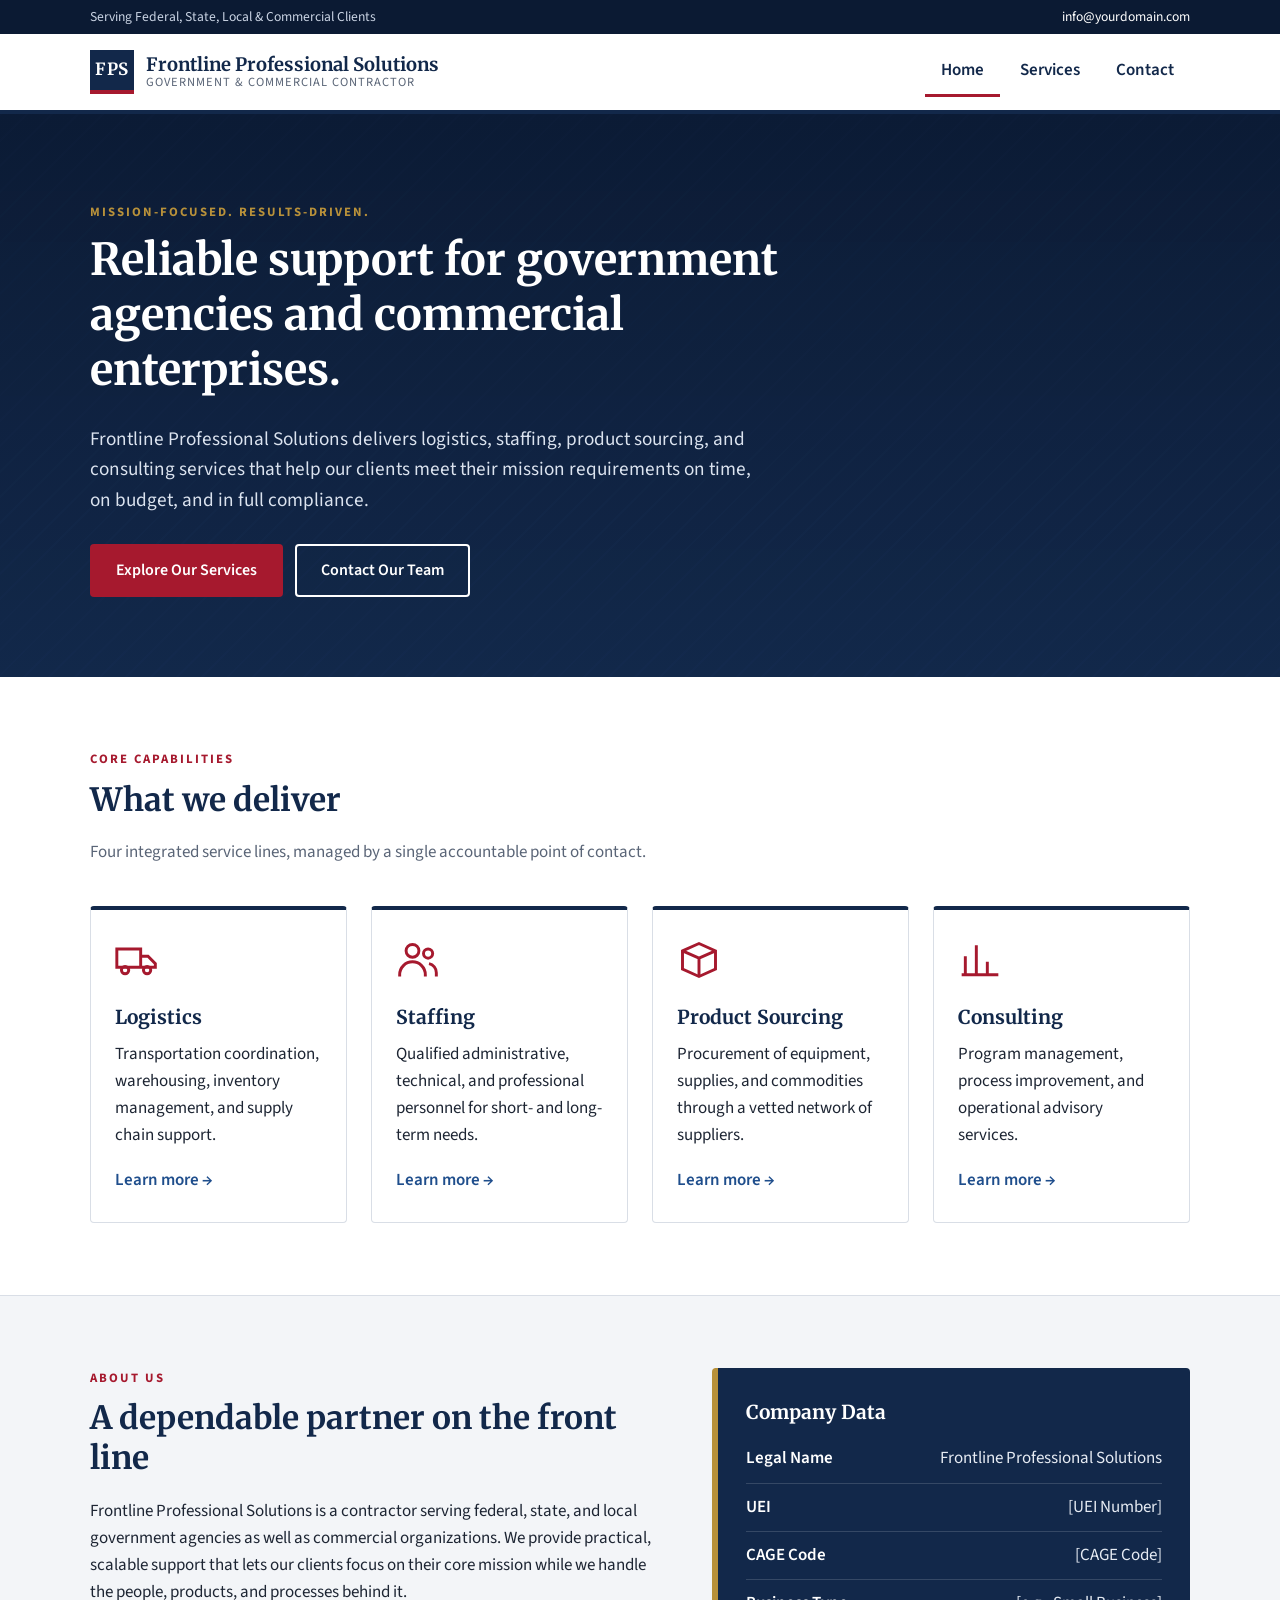
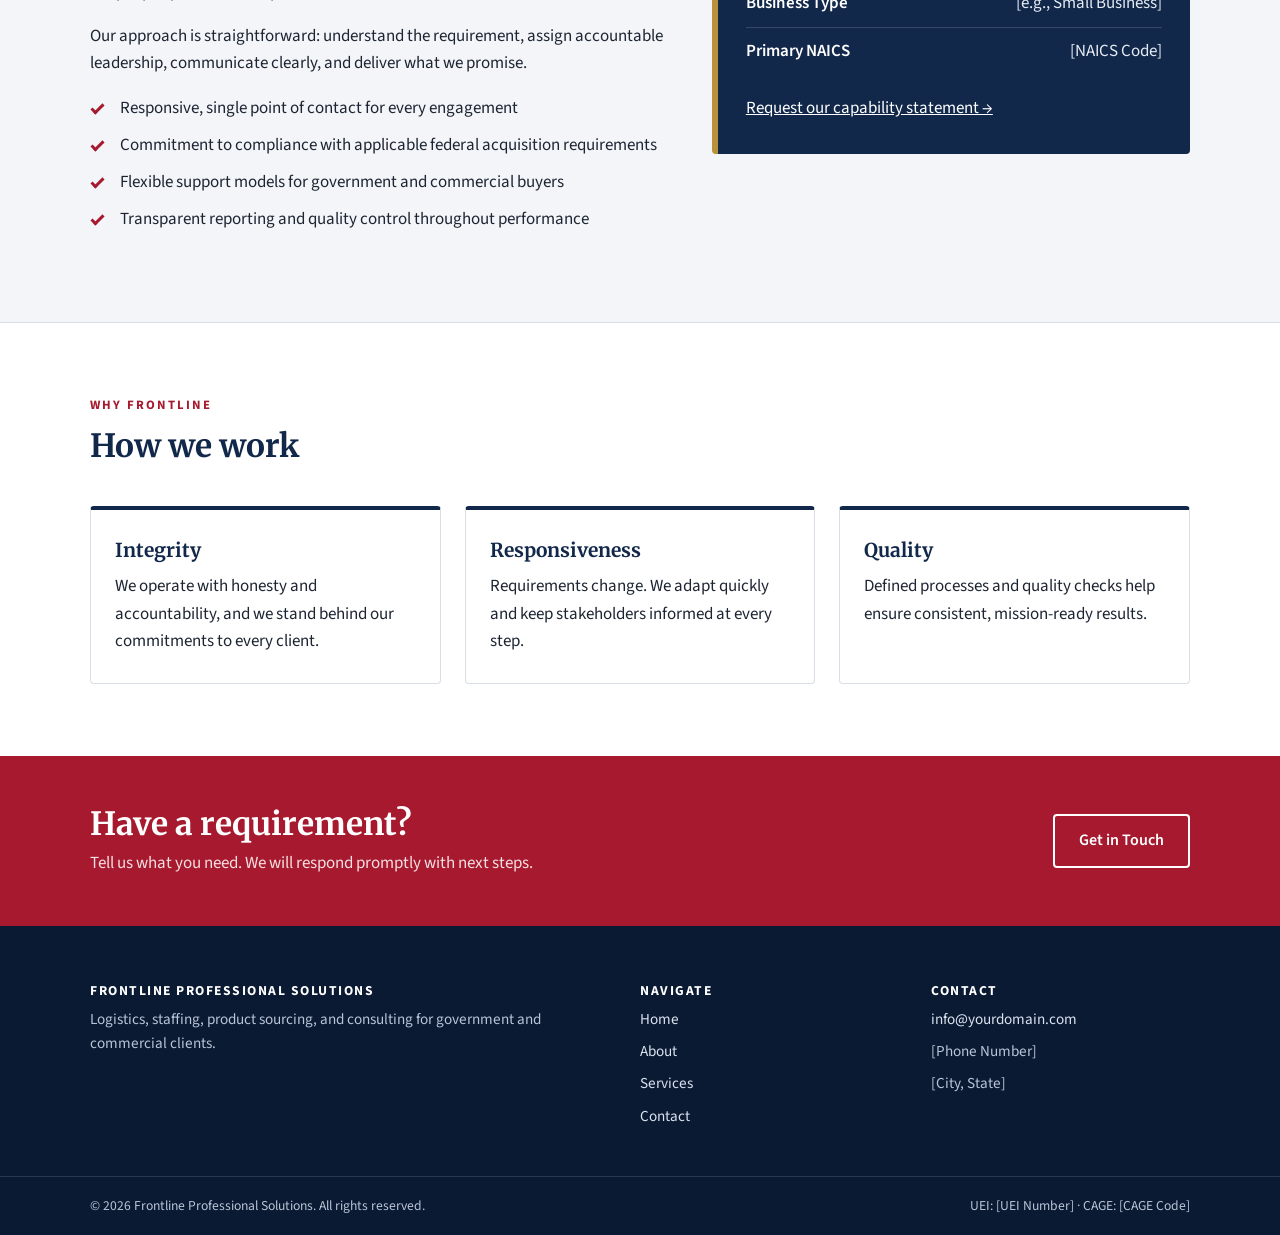
==== index.html @ ed7fbd10 "Add static website for Frontline Professional Solutions Home/About, Services, and Contact pages in p" ====
<!DOCTYPE html>
<html lang="en">
<head>
  <meta charset="utf-8">
  <meta name="viewport" content="width=device-width, initial-scale=1">
  <title>Frontline Professional Solutions | Government &amp; Commercial Contractor</title>
  <meta name="description" content="Frontline Professional Solutions is a government and commercial contractor providing logistics, staffing, product sourcing, and consulting services.">
  <link rel="preconnect" href="https://fonts.googleapis.com">
  <link rel="preconnect" href="https://fonts.gstatic.com" crossorigin>
  <link href="https://fonts.googleapis.com/css2?family=Merriweather:wght@700&family=Source+Sans+3:wght@400;600;700&display=swap" rel="stylesheet">
  <link rel="stylesheet" href="css/styles.css">
</head>
<body>
  <a class="skip-link" href="#main">Skip to main content</a>

  <div class="topbar">
    <div class="container">
      <span>Serving Federal, State, Local &amp; Commercial Clients</span>
      <span class="hide-sm"><a href="mailto:info@yourdomain.com">info@yourdomain.com</a></span>
    </div>
  </div>

  <header class="site-header">
    <div class="container">
      <a class="brand" href="index.html" aria-label="Frontline Professional Solutions home">
        <span class="brand-mark" aria-hidden="true">FPS</span>
        <span class="brand-text">
          <span class="brand-name">Frontline Professional Solutions</span>
          <span class="brand-tag">Government &amp; Commercial Contractor</span>
        </span>
      </a>
      <input type="checkbox" id="nav-toggle" class="nav-toggle" aria-label="Toggle navigation menu">
      <label for="nav-toggle" class="nav-toggle-label" aria-hidden="true"><span></span></label>
      <nav class="main-nav" aria-label="Main">
        <ul>
          <li><a href="index.html" aria-current="page">Home</a></li>
          <li><a href="services.html">Services</a></li>
          <li><a href="contact.html">Contact</a></li>
        </ul>
      </nav>
    </div>
  </header>

  <main id="main">
    <section class="hero">
      <div class="container">
        <span class="eyebrow">Mission-Focused. Results-Driven.</span>
        <h1>Reliable support for government agencies and commercial enterprises.</h1>
        <p class="lead">Frontline Professional Solutions delivers logistics, staffing, product sourcing, and consulting services that help our clients meet their mission requirements on time, on budget, and in full compliance.</p>
        <div class="hero-actions">
          <a class="btn btn-primary" href="services.html">Explore Our Services</a>
          <a class="btn btn-outline" href="contact.html">Contact Our Team</a>
        </div>
      </div>
    </section>

    <section class="section" aria-labelledby="capabilities-heading">
      <div class="container">
        <div class="section-head">
          <span class="eyebrow">Core Capabilities</span>
          <h2 id="capabilities-heading">What we deliver</h2>
          <p>Four integrated service lines, managed by a single accountable point of contact.</p>
        </div>
        <div class="grid grid-4">
          <article class="card">
            <svg class="icon" viewBox="0 0 24 24" fill="none" stroke="currentColor" stroke-width="1.6" aria-hidden="true"><path d="M1 6h13v10H1zM14 10h4l4 4v2h-8z"/><circle cx="5.5" cy="17.5" r="2"/><circle cx="17.5" cy="17.5" r="2"/></svg>
            <h3>Logistics</h3>
            <p>Transportation coordination, warehousing, inventory management, and supply chain support.</p>
            <a class="card-link" href="services.html#logistics">Learn more &rarr;</a>
          </article>
          <article class="card">
            <svg class="icon" viewBox="0 0 24 24" fill="none" stroke="currentColor" stroke-width="1.6" aria-hidden="true"><circle cx="9" cy="7" r="3.5"/><path d="M2 21v-1a7 7 0 0 1 14 0v1"/><circle cx="17.5" cy="8.5" r="2.5"/><path d="M18 14a5 5 0 0 1 4 5v2"/></svg>
            <h3>Staffing</h3>
            <p>Qualified administrative, technical, and professional personnel for short- and long-term needs.</p>
            <a class="card-link" href="services.html#staffing">Learn more &rarr;</a>
          </article>
          <article class="card">
            <svg class="icon" viewBox="0 0 24 24" fill="none" stroke="currentColor" stroke-width="1.6" aria-hidden="true"><path d="M3 7l9-4 9 4v10l-9 4-9-4z"/><path d="M3 7l9 4 9-4M12 11v10"/></svg>
            <h3>Product Sourcing</h3>
            <p>Procurement of equipment, supplies, and commodities through a vetted network of suppliers.</p>
            <a class="card-link" href="services.html#sourcing">Learn more &rarr;</a>
          </article>
          <article class="card">
            <svg class="icon" viewBox="0 0 24 24" fill="none" stroke="currentColor" stroke-width="1.6" aria-hidden="true"><path d="M4 20V10M10 20V4M16 20v-7M22 20H2"/></svg>
            <h3>Consulting</h3>
            <p>Program management, process improvement, and operational advisory services.</p>
            <a class="card-link" href="services.html#consulting">Learn more &rarr;</a>
          </article>
        </div>
      </div>
    </section>

    <section class="section section-alt" id="about" aria-labelledby="about-heading">
      <div class="container split">
        <div>
          <span class="eyebrow">About Us</span>
          <h2 id="about-heading">A dependable partner on the front line</h2>
          <p>Frontline Professional Solutions is a contractor serving federal, state, and local government agencies as well as commercial organizations. We provide practical, scalable support that lets our clients focus on their core mission while we handle the people, products, and processes behind it.</p>
          <p>Our approach is straightforward: understand the requirement, assign accountable leadership, communicate clearly, and deliver what we promise.</p>
          <ul class="checklist">
            <li>Responsive, single point of contact for every engagement</li>
            <li>Commitment to compliance with applicable federal acquisition requirements</li>
            <li>Flexible support models for government and commercial buyers</li>
            <li>Transparent reporting and quality control throughout performance</li>
          </ul>
        </div>
        <aside class="info-panel" aria-labelledby="company-data-heading">
          <h3 id="company-data-heading">Company Data</h3>
          <dl class="data-list">
            <div><dt>Legal Name</dt><dd>Frontline Professional Solutions</dd></div>
            <div><dt>UEI</dt><dd>[UEI Number]</dd></div>
            <div><dt>CAGE Code</dt><dd>[CAGE Code]</dd></div>
            <div><dt>Business Type</dt><dd>[e.g., Small Business]</dd></div>
            <div><dt>Primary NAICS</dt><dd>[NAICS Code]</dd></div>
          </dl>
          <p style="margin-top:20px;margin-bottom:0;"><a href="contact.html">Request our capability statement &rarr;</a></p>
        </aside>
      </div>
    </section>

    <section class="section" aria-labelledby="values-heading">
      <div class="container">
        <div class="section-head">
          <span class="eyebrow">Why Frontline</span>
          <h2 id="values-heading">How we work</h2>
        </div>
        <div class="grid grid-3">
          <div class="card">
            <h3>Integrity</h3>
            <p>We operate with honesty and accountability, and we stand behind our commitments to every client.</p>
          </div>
          <div class="card">
            <h3>Responsiveness</h3>
            <p>Requirements change. We adapt quickly and keep stakeholders informed at every step.</p>
          </div>
          <div class="card">
            <h3>Quality</h3>
            <p>Defined processes and quality checks help ensure consistent, mission-ready results.</p>
          </div>
        </div>
      </div>
    </section>

    <section class="cta">
      <div class="container">
        <div>
          <h2>Have a requirement?</h2>
          <p>Tell us what you need. We will respond promptly with next steps.</p>
        </div>
        <a class="btn btn-outline" href="contact.html">Get in Touch</a>
      </div>
    </section>
  </main>

  <footer class="site-footer">
    <div class="container footer-grid">
      <div>
        <h3>Frontline Professional Solutions</h3>
        <p>Logistics, staffing, product sourcing, and consulting for government and commercial clients.</p>
      </div>
      <div>
        <h3>Navigate</h3>
        <ul>
          <li><a href="index.html">Home</a></li>
          <li><a href="index.html#about">About</a></li>
          <li><a href="services.html">Services</a></li>
          <li><a href="contact.html">Contact</a></li>
        </ul>
      </div>
      <div>
        <h3>Contact</h3>
        <ul>
          <li><a href="mailto:info@yourdomain.com">info@yourdomain.com</a></li>
          <li>[Phone Number]</li>
          <li>[City, State]</li>
        </ul>
      </div>
    </div>
    <div class="footer-bottom">
      <div class="container">
        <span>&copy; 2026 Frontline Professional Solutions. All rights reserved.</span>
        <span>UEI: [UEI Number] &middot; CAGE: [CAGE Code]</span>
      </div>
    </div>
  </footer>
</body>
</html>
---- css/styles.css ----
/* Frontline Professional Solutions — site styles */

:root {
  --navy: #12284a;
  --navy-dark: #0b1a33;
  --blue: #1f4e8c;
  --red: #a6192e;
  --gold: #b8913a;
  --ink: #1d2533;
  --muted: #5a6577;
  --line: #d9dee6;
  --bg: #ffffff;
  --bg-alt: #f3f5f8;
  --max: 1140px;
  --radius: 4px;
  --font: "Source Sans 3", "Segoe UI", Roboto, Helvetica, Arial, sans-serif;
  --font-head: "Merriweather", Georgia, "Times New Roman", serif;
}

*,
*::before,
*::after {
  box-sizing: border-box;
}

html {
  -webkit-text-size-adjust: 100%;
}

body {
  margin: 0;
  font-family: var(--font);
  font-size: 1.0625rem;
  line-height: 1.6;
  color: var(--ink);
  background: var(--bg);
}

img {
  max-width: 100%;
  height: auto;
}

a {
  color: var(--blue);
}

a:hover,
a:focus {
  color: var(--navy);
}

h1,
h2,
h3 {
  font-family: var(--font-head);
  color: var(--navy);
  line-height: 1.25;
  margin: 0 0 0.6em;
}

h1 { font-size: clamp(1.9rem, 4vw, 2.75rem); }
h2 { font-size: clamp(1.5rem, 3vw, 2rem); }
h3 { font-size: 1.2rem; }

p { margin: 0 0 1em; }

.container {
  width: 100%;
  max-width: var(--max);
  margin: 0 auto;
  padding: 0 20px;
}

.skip-link {
  position: absolute;
  left: -9999px;
  top: 0;
  background: var(--gold);
  color: var(--navy-dark);
  padding: 8px 14px;
  z-index: 100;
}

.skip-link:focus {
  left: 10px;
  top: 10px;
}

/* ---------- Top bar & header ---------- */

.topbar {
  background: var(--navy-dark);
  color: #c9d3e3;
  font-size: 0.85rem;
}

.topbar .container {
  display: flex;
  flex-wrap: wrap;
  justify-content: space-between;
  gap: 4px 20px;
  padding-top: 6px;
  padding-bottom: 6px;
}

.topbar a {
  color: #fff;
  text-decoration: none;
}

.site-header {
  background: #fff;
  border-bottom: 4px solid var(--navy);
  position: relative;
}

.site-header .container {
  display: flex;
  align-items: center;
  justify-content: space-between;
  min-height: 76px;
}

.brand {
  display: flex;
  align-items: center;
  gap: 12px;
  text-decoration: none;
  color: var(--navy);
}

.brand-mark {
  display: inline-flex;
  align-items: center;
  justify-content: center;
  width: 44px;
  height: 44px;
  background: var(--navy);
  color: #fff;
  font-family: var(--font-head);
  font-weight: 700;
  font-size: 1.05rem;
  border-bottom: 4px solid var(--red);
  letter-spacing: 0.5px;
}

.brand-text {
  display: flex;
  flex-direction: column;
  line-height: 1.15;
}

.brand-name {
  font-family: var(--font-head);
  font-weight: 700;
  font-size: 1.15rem;
}

.brand-tag {
  font-size: 0.78rem;
  color: var(--muted);
  text-transform: uppercase;
  letter-spacing: 1px;
}

/* CSS-only mobile menu toggle */
.nav-toggle {
  position: absolute;
  top: 0;
  left: 0;
  width: 1px;
  height: 1px;
  margin: 0;
  opacity: 0;
  pointer-events: none;
}

.nav-toggle-label {
  display: none;
  cursor: pointer;
  padding: 10px;
  border: 1px solid var(--line);
  border-radius: var(--radius);
}

.nav-toggle-label span,
.nav-toggle-label span::before,
.nav-toggle-label span::after {
  display: block;
  width: 24px;
  height: 2px;
  background: var(--navy);
  position: relative;
}

.nav-toggle-label span::before,
.nav-toggle-label span::after {
  content: "";
  position: absolute;
}

.nav-toggle-label span::before { top: -7px; }
.nav-toggle-label span::after { top: 7px; }

.nav-toggle:focus-visible + .nav-toggle-label {
  outline: 2px solid var(--blue);
  outline-offset: 2px;
}

.main-nav ul {
  list-style: none;
  margin: 0;
  padding: 0;
  display: flex;
  gap: 4px;
}

.main-nav a {
  display: block;
  padding: 10px 16px;
  color: var(--navy);
  text-decoration: none;
  font-weight: 600;
  border-bottom: 3px solid transparent;
}

.main-nav a:hover,
.main-nav a:focus {
  border-bottom-color: var(--gold);
}

.main-nav a[aria-current="page"] {
  border-bottom-color: var(--red);
}

/* ---------- Buttons ---------- */

.btn {
  display: inline-block;
  padding: 12px 24px;
  font-weight: 600;
  text-decoration: none;
  border-radius: var(--radius);
  border: 2px solid transparent;
  font-size: 1rem;
  cursor: pointer;
  font-family: var(--font);
}

.btn-primary {
  background: var(--red);
  color: #fff;
}

.btn-primary:hover,
.btn-primary:focus {
  background: #85131f;
  color: #fff;
}

.btn-outline {
  border-color: #fff;
  color: #fff;
}

.btn-outline:hover,
.btn-outline:focus {
  background: #fff;
  color: var(--navy);
}

/* ---------- Hero ---------- */

.hero {
  background:
    linear-gradient(rgba(11, 26, 51, 0.92), rgba(18, 40, 74, 0.88)),
    repeating-linear-gradient(135deg, #1a3560 0 2px, #12284a 2px 18px);
  color: #fff;
  padding: 88px 0 80px;
}

.hero h1 {
  color: #fff;
  max-width: 780px;
}

.hero .eyebrow {
  color: var(--gold);
}

.hero p.lead {
  font-size: 1.2rem;
  max-width: 680px;
  color: #dbe3ef;
}

.hero-actions {
  display: flex;
  flex-wrap: wrap;
  gap: 12px;
  margin-top: 28px;
}

.page-hero {
  background: var(--navy);
  color: #fff;
  padding: 56px 0 48px;
  border-bottom: 4px solid var(--gold);
}

.page-hero h1 {
  color: #fff;
  margin-bottom: 0.3em;
}

.page-hero p {
  color: #dbe3ef;
  max-width: 720px;
  margin: 0;
  font-size: 1.1rem;
}

.eyebrow {
  display: block;
  font-size: 0.8rem;
  font-weight: 700;
  text-transform: uppercase;
  letter-spacing: 2px;
  color: var(--red);
  margin-bottom: 10px;
}

/* ---------- Sections ---------- */

.section {
  padding: 72px 0;
}

.section-alt {
  background: var(--bg-alt);
  border-top: 1px solid var(--line);
  border-bottom: 1px solid var(--line);
}

.section-head {
  max-width: 720px;
  margin-bottom: 40px;
}

.section-head p {
  color: var(--muted);
}

.grid {
  display: grid;
  gap: 24px;
}

.grid-2 { grid-template-columns: repeat(2, 1fr); }
.grid-3 { grid-template-columns: repeat(3, 1fr); }
.grid-4 { grid-template-columns: repeat(4, 1fr); }

.card {
  background: #fff;
  border: 1px solid var(--line);
  border-top: 4px solid var(--navy);
  border-radius: var(--radius);
  padding: 28px 24px;
}

.card p:last-child {
  margin-bottom: 0;
}

.card .card-link {
  font-weight: 600;
  text-decoration: none;
}

.icon {
  width: 44px;
  height: 44px;
  color: var(--red);
  margin-bottom: 14px;
}

.split {
  display: grid;
  grid-template-columns: 1.2fr 1fr;
  gap: 48px;
  align-items: start;
}

.checklist {
  list-style: none;
  padding: 0;
  margin: 0 0 1em;
}

.checklist li {
  position: relative;
  padding-left: 30px;
  margin-bottom: 10px;
}

.checklist li::before {
  content: "";
  position: absolute;
  left: 4px;
  top: 6px;
  width: 7px;
  height: 13px;
  border: solid var(--red);
  border-width: 0 3px 3px 0;
  transform: rotate(45deg);
}

.info-panel {
  background: var(--navy);
  color: #e6ebf3;
  padding: 32px 28px;
  border-radius: var(--radius);
  border-left: 6px solid var(--gold);
}

.info-panel h3 {
  color: #fff;
}

.data-list {
  margin: 0;
}

.data-list div {
  display: flex;
  justify-content: space-between;
  gap: 16px;
  padding: 10px 0;
  border-bottom: 1px solid rgba(255, 255, 255, 0.15);
}

.data-list div:last-child {
  border-bottom: 0;
}

.data-list dt {
  font-weight: 600;
  color: #fff;
}

.data-list dd {
  margin: 0;
  text-align: right;
}

.stat {
  text-align: center;
  padding: 8px;
}

.stat strong {
  display: block;
  font-family: var(--font-head);
  font-size: 1.4rem;
  color: var(--navy);
}

.stat span {
  color: var(--muted);
  font-size: 0.95rem;
}

/* ---------- Services page ---------- */

.service {
  display: grid;
  grid-template-columns: 1fr 1.6fr;
  gap: 40px;
  padding: 48px 0;
  border-bottom: 1px solid var(--line);
  scroll-margin-top: 20px;
}

.service:last-child {
  border-bottom: 0;
}

.service-intro p {
  color: var(--muted);
}

.naics {
  font-size: 0.9rem;
  color: var(--muted);
  border-left: 3px solid var(--gold);
  padding-left: 12px;
}

.subnav {
  display: flex;
  flex-wrap: wrap;
  gap: 10px;
  margin: 0;
  padding: 0;
  list-style: none;
}

.subnav a {
  display: inline-block;
  padding: 8px 16px;
  border: 1px solid var(--line);
  border-radius: 999px;
  text-decoration: none;
  font-weight: 600;
  font-size: 0.95rem;
  background: #fff;
}

.subnav a:hover,
.subnav a:focus {
  border-color: var(--navy);
}

/* ---------- CTA band ---------- */

.cta {
  background: var(--red);
  color: #fff;
  padding: 48px 0;
}

.cta .container {
  display: flex;
  flex-wrap: wrap;
  align-items: center;
  justify-content: space-between;
  gap: 20px;
}

.cta h2 {
  color: #fff;
  margin: 0 0 0.2em;
}

.cta p {
  margin: 0;
  color: #f6dfe2;
}

/* ---------- Contact ---------- */

.contact-grid {
  display: grid;
  grid-template-columns: 1.5fr 1fr;
  gap: 48px;
  align-items: start;
}

.form-row {
  display: grid;
  grid-template-columns: 1fr 1fr;
  gap: 16px;
}

.field {
  margin-bottom: 18px;
}

label {
  display: block;
  font-weight: 600;
  margin-bottom: 6px;
  color: var(--navy);
}

.req {
  color: var(--red);
}

input,
select,
textarea {
  width: 100%;
  padding: 11px 12px;
  font: inherit;
  font-size: 1rem;
  color: var(--ink);
  background: #fff;
  border: 1px solid #b7c0cd;
  border-radius: var(--radius);
}

input:focus,
select:focus,
textarea:focus {
  outline: 2px solid var(--blue);
  outline-offset: 0;
  border-color: var(--blue);
}

textarea {
  min-height: 150px;
  resize: vertical;
}

.form-note {
  font-size: 0.9rem;
  color: var(--muted);
}

.contact-list {
  list-style: none;
  padding: 0;
  margin: 0;
}

.contact-list li {
  padding: 14px 0;
  border-bottom: 1px solid rgba(255, 255, 255, 0.15);
}

.contact-list li:last-child {
  border-bottom: 0;
}

.contact-list strong {
  display: block;
  color: #fff;
  font-size: 0.85rem;
  text-transform: uppercase;
  letter-spacing: 1px;
}

.info-panel a {
  color: #fff;
}

/* ---------- Footer ---------- */

.site-footer {
  background: var(--navy-dark);
  color: #b9c4d6;
  padding: 56px 0 0;
  font-size: 0.95rem;
}

.site-footer h3 {
  color: #fff;
  font-family: var(--font);
  font-size: 0.85rem;
  text-transform: uppercase;
  letter-spacing: 1.5px;
}

.site-footer a {
  color: #dbe3ef;
  text-decoration: none;
}

.site-footer a:hover,
.site-footer a:focus {
  color: #fff;
  text-decoration: underline;
}

.footer-grid {
  display: grid;
  grid-template-columns: 2fr 1fr 1fr;
  gap: 32px;
  padding-bottom: 40px;
}

.footer-grid ul {
  list-style: none;
  padding: 0;
  margin: 0;
}

.footer-grid li {
  margin-bottom: 8px;
}

.footer-bottom {
  border-top: 1px solid rgba(255, 255, 255, 0.12);
  padding: 18px 0;
  font-size: 0.85rem;
}

.footer-bottom .container {
  display: flex;
  flex-wrap: wrap;
  justify-content: space-between;
  gap: 8px;
}

/* ---------- Responsive ---------- */

@media (max-width: 960px) {
  .grid-4 { grid-template-columns: repeat(2, 1fr); }
  .grid-3 { grid-template-columns: repeat(2, 1fr); }
  .split,
  .contact-grid,
  .service {
    grid-template-columns: 1fr;
    gap: 28px;
  }
  .footer-grid { grid-template-columns: 1fr 1fr; }
  .footer-grid > :first-child { grid-column: 1 / -1; }
}

@media (max-width: 760px) {
  .nav-toggle-label {
    display: block;
  }

  .main-nav {
    display: none;
    position: absolute;
    top: 100%;
    left: 0;
    right: 0;
    background: #fff;
    border-bottom: 4px solid var(--navy);
    box-shadow: 0 8px 16px rgba(0, 0, 0, 0.08);
    z-index: 50;
  }

  .nav-toggle:checked ~ .main-nav {
    display: block;
  }

  .main-nav ul {
    flex-direction: column;
    gap: 0;
  }

  .main-nav a {
    padding: 14px 20px;
    border-bottom: 1px solid var(--line);
    border-left: 4px solid transparent;
  }

  .main-nav a[aria-current="page"],
  .main-nav a:hover,
  .main-nav a:focus {
    border-bottom-color: var(--line);
    border-left-color: var(--red);
  }

  .section { padding: 52px 0; }
  .hero { padding: 60px 0 56px; }
  .grid-2,
  .grid-3,
  .form-row { grid-template-columns: 1fr; }
  .footer-grid { grid-template-columns: 1fr; }
  .topbar .hide-sm { display: none; }
}

@media (max-width: 420px) {
  .brand-tag { display: none; }
  .grid-4 { grid-template-columns: 1fr; }
}
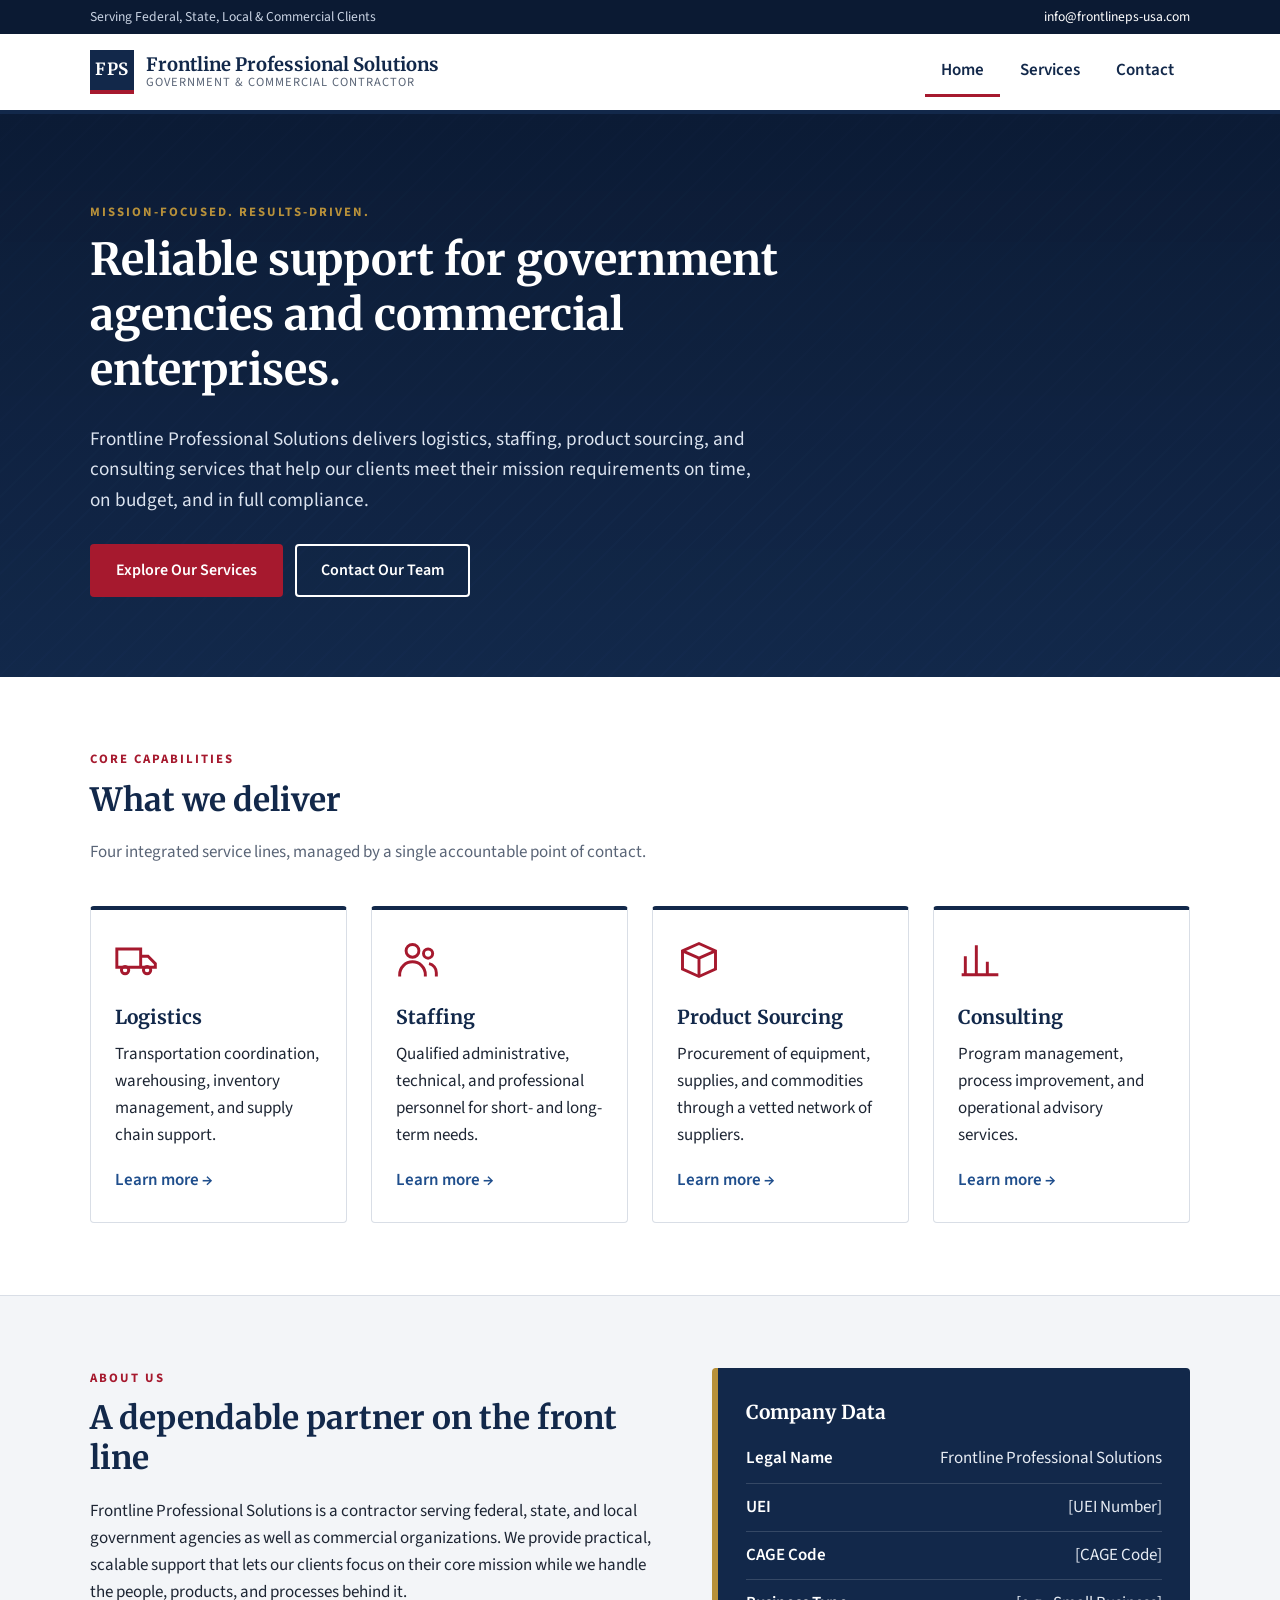
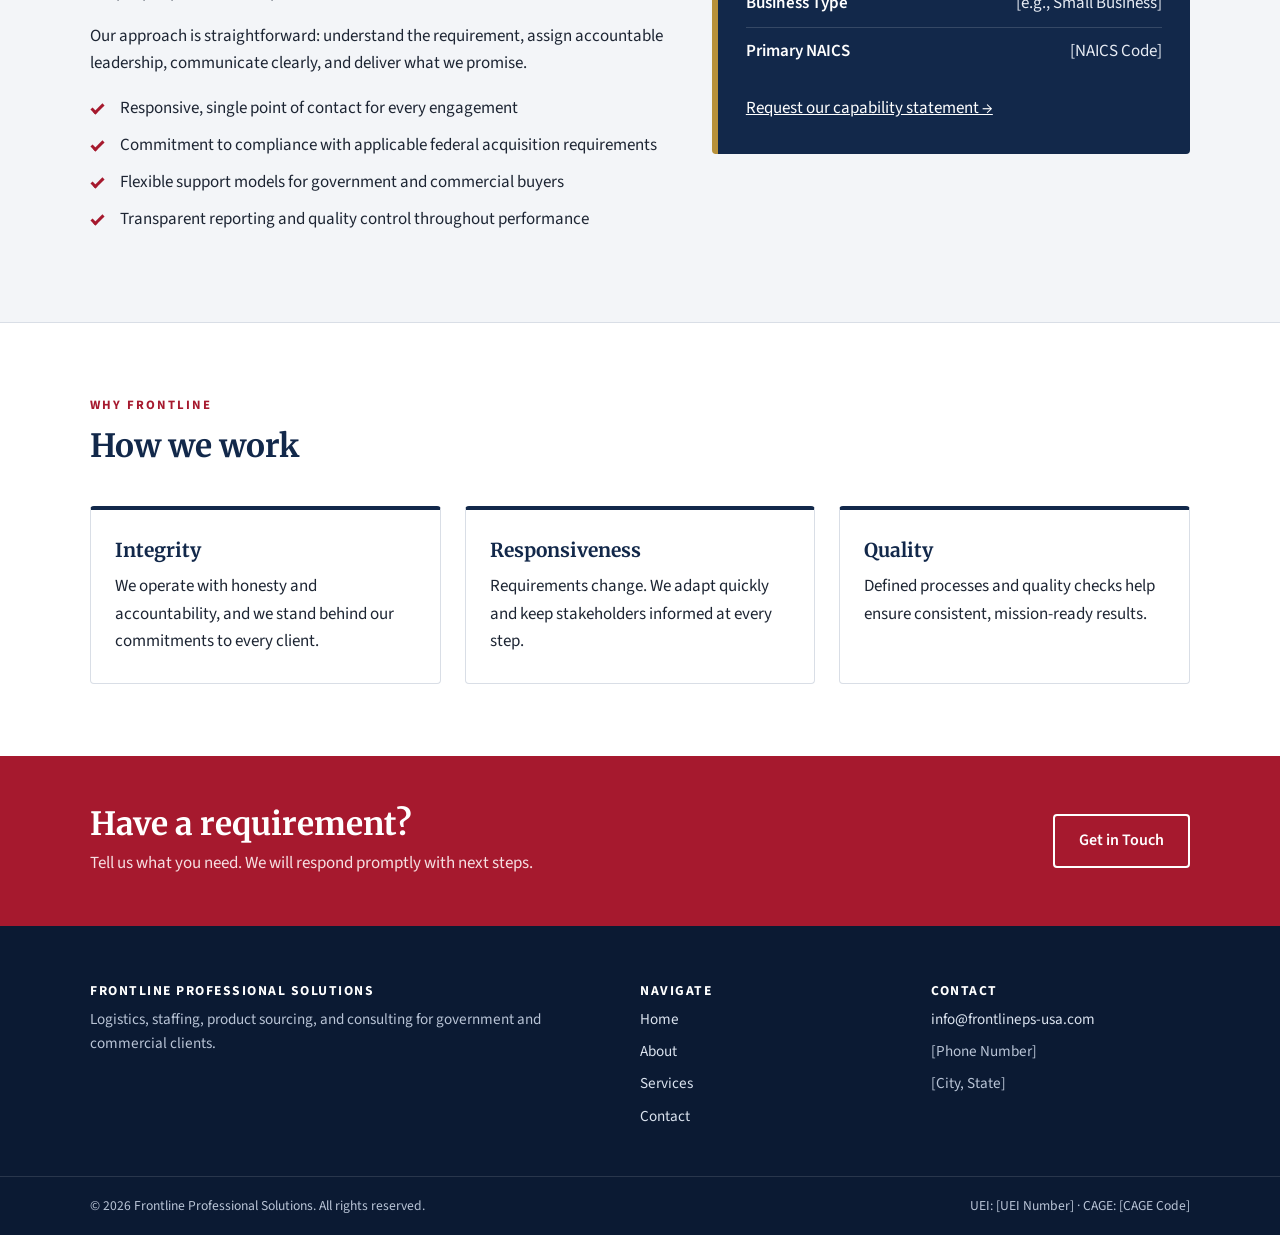
==== commit d7771c58: "Set custom domain to www.frontlineps-usa.com Co-Authored-By: Claude Opus 5.5 <noreply@anthropic.com>" ====
--- a/index.html
+++ b/index.html
@@ -16,7 +16,7 @@
   <div class="topbar">
     <div class="container">
       <span>Serving Federal, State, Local &amp; Commercial Clients</span>
-      <span class="hide-sm"><a href="mailto:info@yourdomain.com">info@yourdomain.com</a></span>
+      <span class="hide-sm"><a href="mailto:info@frontlineps-usa.com">info@frontlineps-usa.com</a></span>
     </div>
   </div>
 
@@ -170,7 +170,7 @@
       <div>
         <h3>Contact</h3>
         <ul>
-          <li><a href="mailto:info@yourdomain.com">info@yourdomain.com</a></li>
+          <li><a href="mailto:info@frontlineps-usa.com">info@frontlineps-usa.com</a></li>
           <li>[Phone Number]</li>
           <li>[City, State]</li>
         </ul>
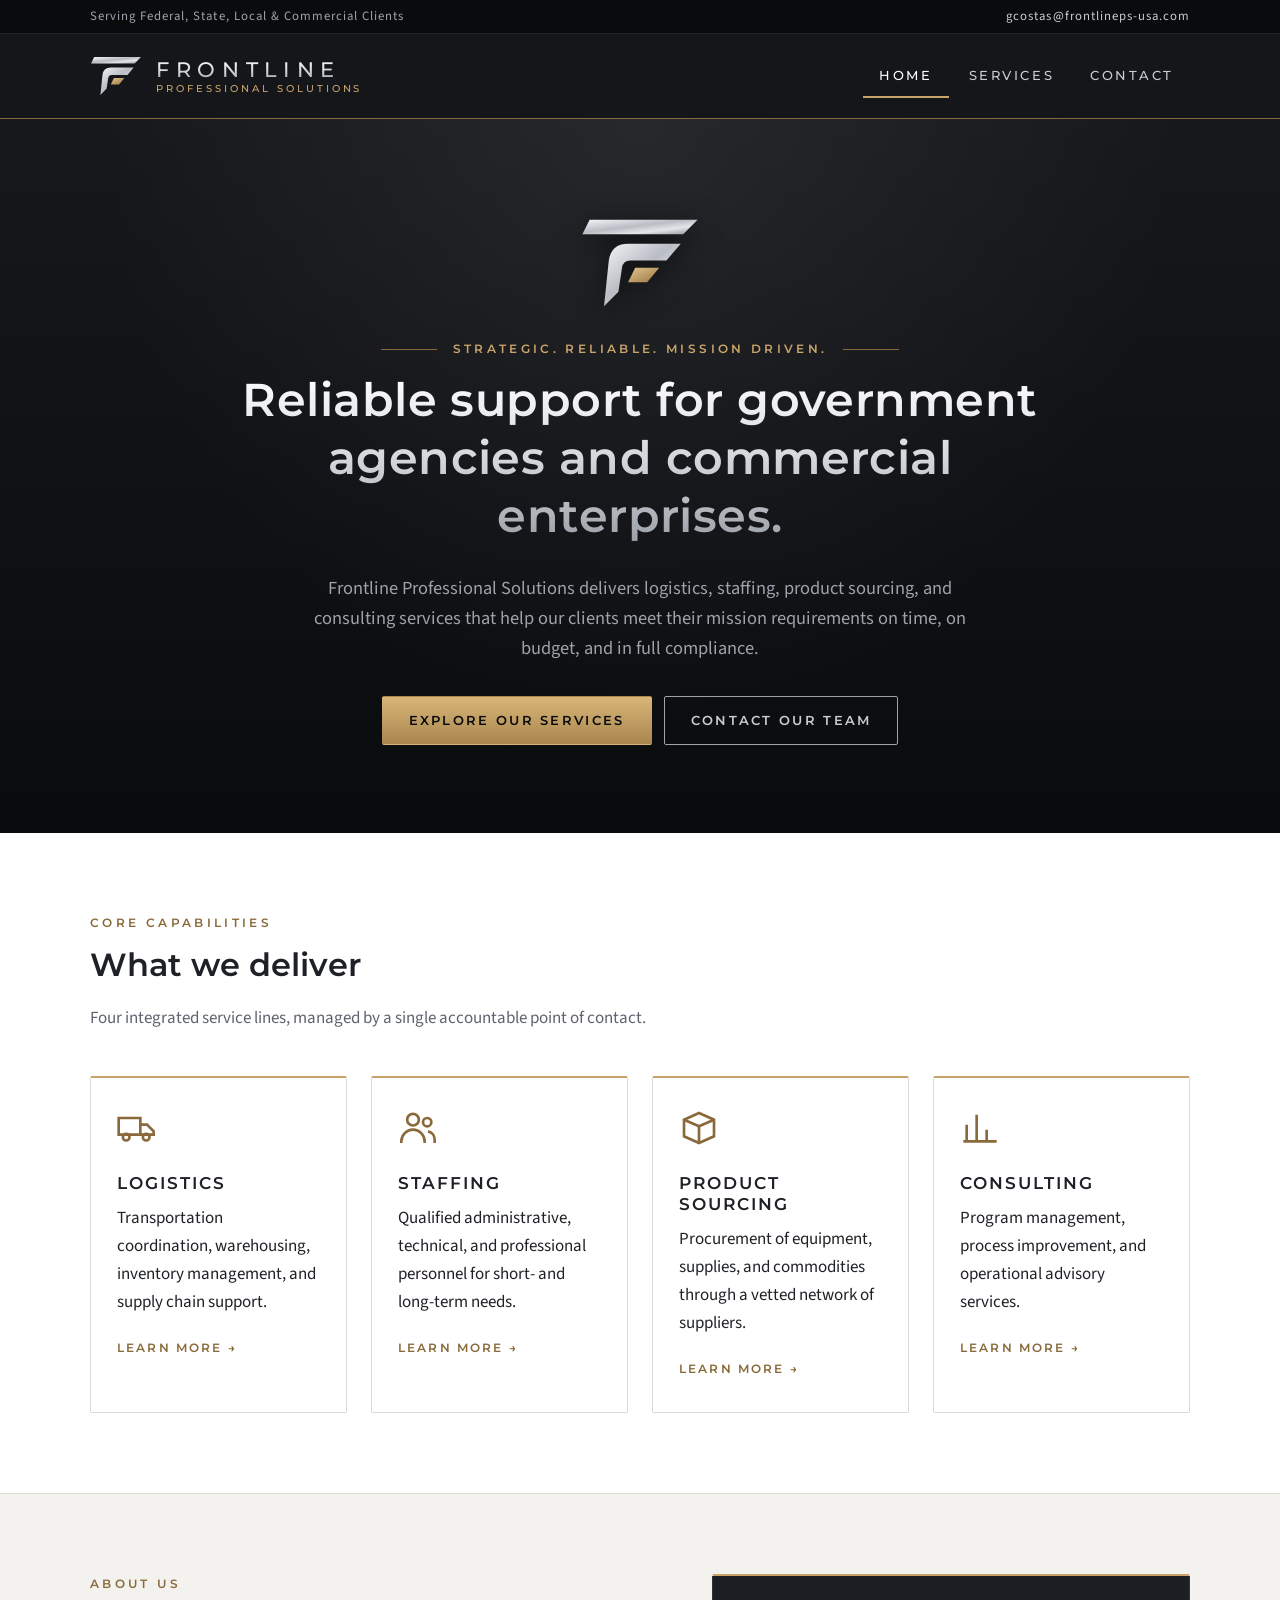
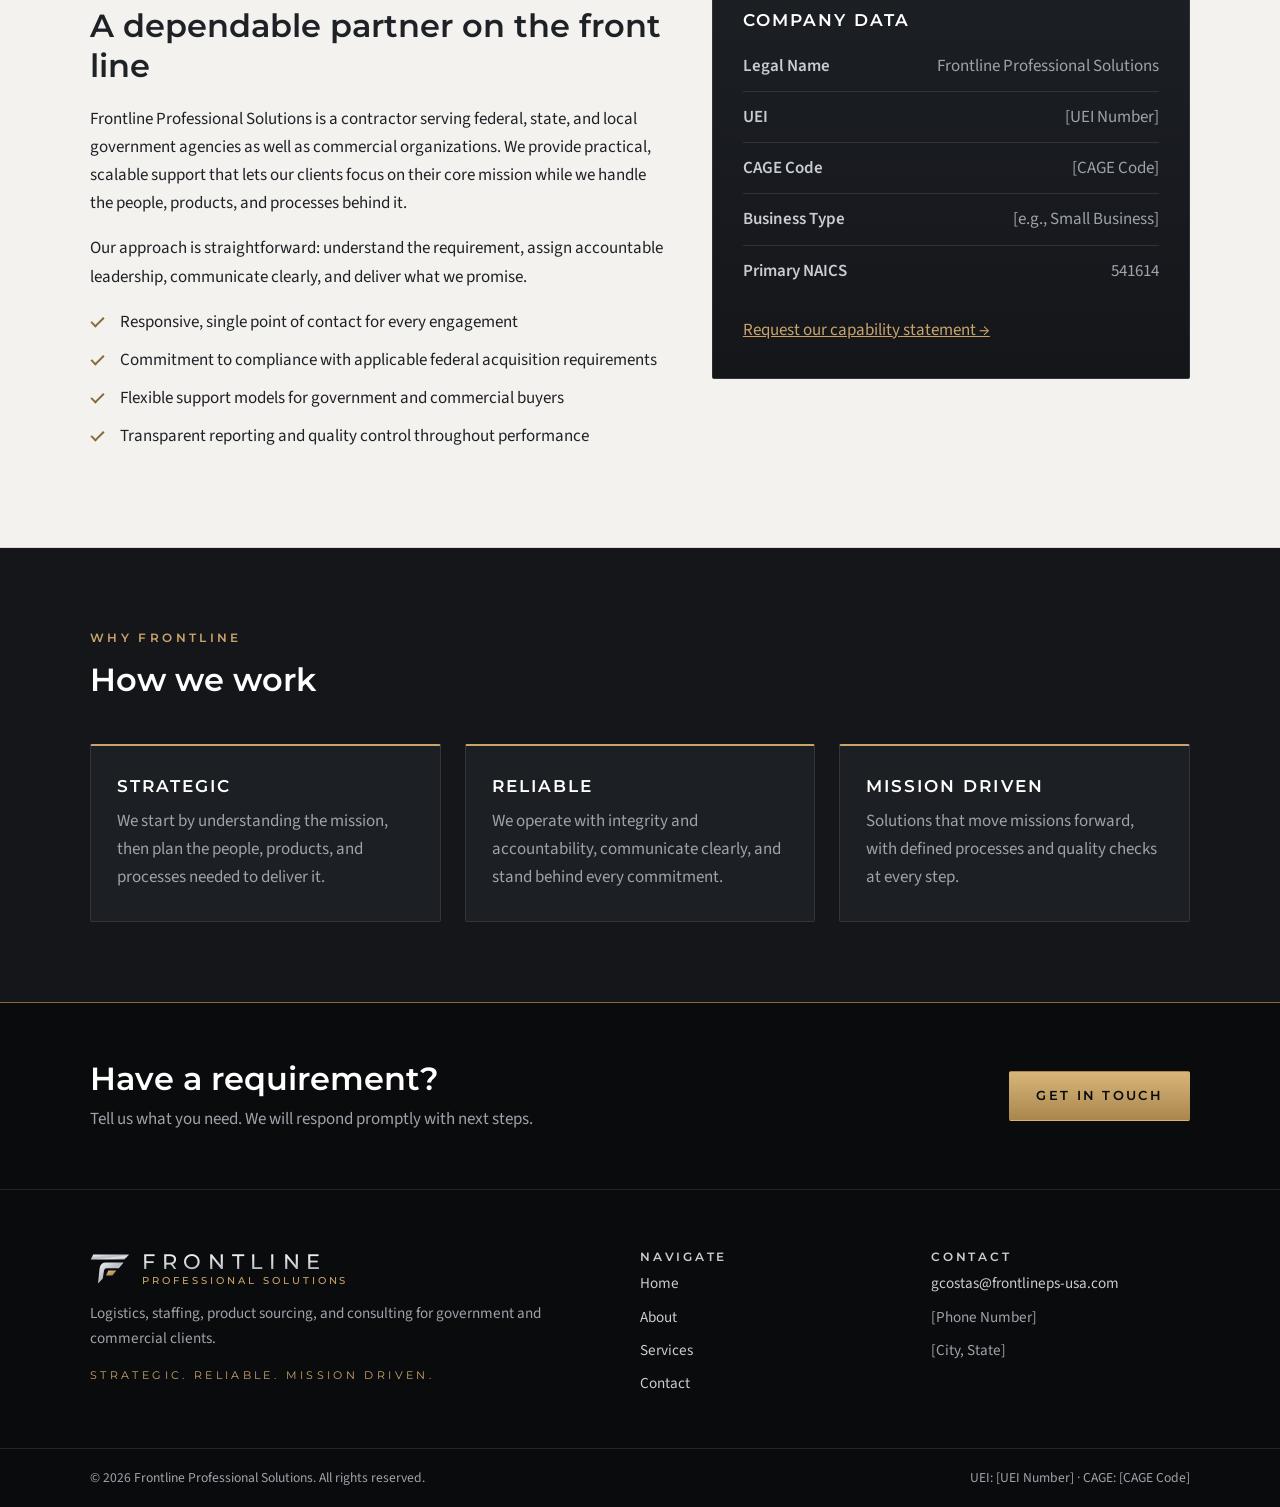
==== commit abbed972: "Apply brand identity, contact email, and primary NAICS Retheme to the black/brushed-silver/gold bran" ====
--- a/index.html
+++ b/index.html
@@ -7,7 +7,8 @@
   <meta name="description" content="Frontline Professional Solutions is a government and commercial contractor providing logistics, staffing, product sourcing, and consulting services.">
   <link rel="preconnect" href="https://fonts.googleapis.com">
   <link rel="preconnect" href="https://fonts.gstatic.com" crossorigin>
-  <link href="https://fonts.googleapis.com/css2?family=Merriweather:wght@700&family=Source+Sans+3:wght@400;600;700&display=swap" rel="stylesheet">
+  <link href="https://fonts.googleapis.com/css2?family=Montserrat:wght@500;600&family=Source+Sans+3:wght@400;600;700&display=swap" rel="stylesheet">
+  <link rel="icon" href="images/logo-mark.svg" type="image/svg+xml">
   <link rel="stylesheet" href="css/styles.css">
 </head>
 <body>
@@ -16,17 +17,17 @@
   <div class="topbar">
     <div class="container">
       <span>Serving Federal, State, Local &amp; Commercial Clients</span>
-      <span class="hide-sm"><a href="mailto:info@frontlineps-usa.com">info@frontlineps-usa.com</a></span>
+      <span class="hide-sm"><a href="mailto:gcostas@frontlineps-usa.com">gcostas@frontlineps-usa.com</a></span>
     </div>
   </div>
 
   <header class="site-header">
     <div class="container">
       <a class="brand" href="index.html" aria-label="Frontline Professional Solutions home">
-        <span class="brand-mark" aria-hidden="true">FPS</span>
+        <img class="brand-logo" src="images/logo-mark.svg" alt="" width="52" height="42">
         <span class="brand-text">
-          <span class="brand-name">Frontline Professional Solutions</span>
-          <span class="brand-tag">Government &amp; Commercial Contractor</span>
+          <span class="brand-name">FRONTLINE</span>
+          <span class="brand-tag">Professional Solutions</span>
         </span>
       </a>
       <input type="checkbox" id="nav-toggle" class="nav-toggle" aria-label="Toggle navigation menu">
@@ -44,7 +45,8 @@
   <main id="main">
     <section class="hero">
       <div class="container">
-        <span class="eyebrow">Mission-Focused. Results-Driven.</span>
+        <img class="hero-logo" src="images/logo-mark.svg" alt="" width="120" height="96">
+        <span class="eyebrow rule">Strategic. Reliable. Mission Driven.</span>
         <h1>Reliable support for government agencies and commercial enterprises.</h1>
         <p class="lead">Frontline Professional Solutions delivers logistics, staffing, product sourcing, and consulting services that help our clients meet their mission requirements on time, on budget, and in full compliance.</p>
         <div class="hero-actions">
@@ -111,14 +113,14 @@
             <div><dt>UEI</dt><dd>[UEI Number]</dd></div>
             <div><dt>CAGE Code</dt><dd>[CAGE Code]</dd></div>
             <div><dt>Business Type</dt><dd>[e.g., Small Business]</dd></div>
-            <div><dt>Primary NAICS</dt><dd>[NAICS Code]</dd></div>
+            <div><dt>Primary NAICS</dt><dd>541614</dd></div>
           </dl>
           <p style="margin-top:20px;margin-bottom:0;"><a href="contact.html">Request our capability statement &rarr;</a></p>
         </aside>
       </div>
     </section>
 
-    <section class="section" aria-labelledby="values-heading">
+    <section class="section section-dark" aria-labelledby="values-heading">
       <div class="container">
         <div class="section-head">
           <span class="eyebrow">Why Frontline</span>
@@ -126,16 +128,16 @@
         </div>
         <div class="grid grid-3">
           <div class="card">
-            <h3>Integrity</h3>
-            <p>We operate with honesty and accountability, and we stand behind our commitments to every client.</p>
+            <h3>Strategic</h3>
+            <p>We start by understanding the mission, then plan the people, products, and processes needed to deliver it.</p>
           </div>
           <div class="card">
-            <h3>Responsiveness</h3>
-            <p>Requirements change. We adapt quickly and keep stakeholders informed at every step.</p>
+            <h3>Reliable</h3>
+            <p>We operate with integrity and accountability, communicate clearly, and stand behind every commitment.</p>
           </div>
           <div class="card">
-            <h3>Quality</h3>
-            <p>Defined processes and quality checks help ensure consistent, mission-ready results.</p>
+            <h3>Mission Driven</h3>
+            <p>Solutions that move missions forward, with defined processes and quality checks at every step.</p>
           </div>
         </div>
       </div>
@@ -147,7 +149,7 @@
           <h2>Have a requirement?</h2>
           <p>Tell us what you need. We will respond promptly with next steps.</p>
         </div>
-        <a class="btn btn-outline" href="contact.html">Get in Touch</a>
+        <a class="btn btn-primary" href="contact.html">Get in Touch</a>
       </div>
     </section>
   </main>
@@ -155,8 +157,15 @@
   <footer class="site-footer">
     <div class="container footer-grid">
       <div>
-        <h3>Frontline Professional Solutions</h3>
+        <div class="footer-brand">
+          <img src="images/logo-mark.svg" alt="" width="40" height="32">
+          <span class="brand-text">
+            <span class="brand-name">FRONTLINE</span>
+            <span class="brand-tag">Professional Solutions</span>
+          </span>
+        </div>
         <p>Logistics, staffing, product sourcing, and consulting for government and commercial clients.</p>
+        <p class="footer-tagline">Strategic. Reliable. Mission Driven.</p>
       </div>
       <div>
         <h3>Navigate</h3>
@@ -170,7 +179,7 @@
       <div>
         <h3>Contact</h3>
         <ul>
-          <li><a href="mailto:info@frontlineps-usa.com">info@frontlineps-usa.com</a></li>
+          <li><a href="mailto:gcostas@frontlineps-usa.com">gcostas@frontlineps-usa.com</a></li>
           <li>[Phone Number]</li>
           <li>[City, State]</li>
         </ul>
--- a/css/styles.css
+++ b/css/styles.css
@@ -1,20 +1,25 @@
-/* Frontline Professional Solutions — site styles */
+/* Frontline Professional Solutions — site styles
+   Brand: black / charcoal, brushed silver, muted gold. */
 
 :root {
-  --navy: #12284a;
-  --navy-dark: #0b1a33;
-  --blue: #1f4e8c;
-  --red: #a6192e;
-  --gold: #b8913a;
-  --ink: #1d2533;
-  --muted: #5a6577;
-  --line: #d9dee6;
+  --black: #0a0b0d;
+  --charcoal: #14161a;
+  --panel: #1c1f24;
+  --panel-line: rgba(255, 255, 255, 0.1);
+  --gold: #c9a46a;
+  --gold-dark: #8a6a3b;
+  --silver: #c9ccd1;
+  --silver-dim: #9ea3ab;
+  --ink: #1e2126;
+  --muted: #5d636d;
+  --line: #dcdad5;
   --bg: #ffffff;
-  --bg-alt: #f3f5f8;
+  --bg-alt: #f4f2ee;
   --max: 1140px;
-  --radius: 4px;
+  --radius: 2px;
   --font: "Source Sans 3", "Segoe UI", Roboto, Helvetica, Arial, sans-serif;
-  --font-head: "Merriweather", Georgia, "Times New Roman", serif;
+  --font-head: "Montserrat", "Segoe UI", Helvetica, Arial, sans-serif;
+  --silver-text: linear-gradient(180deg, #ffffff 0%, #d4d7db 50%, #9a9fa7 100%);
 }
 
 *,
@@ -31,7 +36,7 @@
   margin: 0;
   font-family: var(--font);
   font-size: 1.0625rem;
-  line-height: 1.6;
+  line-height: 1.65;
   color: var(--ink);
   background: var(--bg);
 }
@@ -42,26 +47,27 @@
 }
 
 a {
-  color: var(--blue);
+  color: var(--gold-dark);
 }
 
 a:hover,
 a:focus {
-  color: var(--navy);
+  color: var(--ink);
 }
 
 h1,
 h2,
 h3 {
   font-family: var(--font-head);
-  color: var(--navy);
+  font-weight: 600;
+  color: var(--ink);
   line-height: 1.25;
   margin: 0 0 0.6em;
 }
 
-h1 { font-size: clamp(1.9rem, 4vw, 2.75rem); }
-h2 { font-size: clamp(1.5rem, 3vw, 2rem); }
-h3 { font-size: 1.2rem; }
+h1 { font-size: clamp(1.9rem, 4.2vw, 2.9rem); letter-spacing: 0.01em; }
+h2 { font-size: clamp(1.45rem, 3vw, 2rem); }
+h3 { font-size: 1.05rem; text-transform: uppercase; letter-spacing: 0.12em; }
 
 p { margin: 0 0 1em; }
 
@@ -77,7 +83,7 @@
   left: -9999px;
   top: 0;
   background: var(--gold);
-  color: var(--navy-dark);
+  color: var(--black);
   padding: 8px 14px;
   z-index: 100;
 }
@@ -87,12 +93,25 @@
   top: 10px;
 }
 
+.eyebrow {
+  display: block;
+  font-family: var(--font-head);
+  font-size: 0.75rem;
+  font-weight: 600;
+  text-transform: uppercase;
+  letter-spacing: 0.28em;
+  color: var(--gold-dark);
+  margin-bottom: 12px;
+}
+
 /* ---------- Top bar & header ---------- */
 
 .topbar {
-  background: var(--navy-dark);
-  color: #c9d3e3;
-  font-size: 0.85rem;
+  background: var(--black);
+  color: var(--silver-dim);
+  font-size: 0.8rem;
+  letter-spacing: 0.08em;
+  border-bottom: 1px solid var(--panel-line);
 }
 
 .topbar .container {
@@ -105,13 +124,18 @@
 }
 
 .topbar a {
-  color: #fff;
+  color: var(--silver);
   text-decoration: none;
 }
 
+.topbar a:hover,
+.topbar a:focus {
+  color: var(--gold);
+}
+
 .site-header {
-  background: #fff;
-  border-bottom: 4px solid var(--navy);
+  background: var(--charcoal);
+  border-bottom: 1px solid var(--gold-dark);
   position: relative;
 }
 
@@ -119,49 +143,47 @@
   display: flex;
   align-items: center;
   justify-content: space-between;
-  min-height: 76px;
+  min-height: 84px;
 }
 
 .brand {
   display: flex;
   align-items: center;
-  gap: 12px;
+  gap: 14px;
   text-decoration: none;
-  color: var(--navy);
-}
-
-.brand-mark {
-  display: inline-flex;
-  align-items: center;
-  justify-content: center;
-  width: 44px;
-  height: 44px;
-  background: var(--navy);
-  color: #fff;
-  font-family: var(--font-head);
-  font-weight: 700;
-  font-size: 1.05rem;
-  border-bottom: 4px solid var(--red);
-  letter-spacing: 0.5px;
+}
+
+.brand-logo {
+  width: 52px;
+  height: auto;
+  flex-shrink: 0;
 }
 
 .brand-text {
   display: flex;
   flex-direction: column;
-  line-height: 1.15;
+  line-height: 1.2;
 }
 
 .brand-name {
   font-family: var(--font-head);
-  font-weight: 700;
-  font-size: 1.15rem;
+  font-weight: 500;
+  font-size: 1.3rem;
+  letter-spacing: 0.32em;
+  color: var(--silver);
+  background: var(--silver-text);
+  -webkit-background-clip: text;
+  background-clip: text;
+  -webkit-text-fill-color: transparent;
 }
 
 .brand-tag {
-  font-size: 0.78rem;
-  color: var(--muted);
+  font-family: var(--font-head);
+  font-size: 0.62rem;
+  font-weight: 500;
+  color: var(--gold);
   text-transform: uppercase;
-  letter-spacing: 1px;
+  letter-spacing: 0.3em;
 }
 
 /* CSS-only mobile menu toggle */
@@ -179,8 +201,8 @@
 .nav-toggle-label {
   display: none;
   cursor: pointer;
-  padding: 10px;
-  border: 1px solid var(--line);
+  padding: 12px 10px;
+  border: 1px solid var(--panel-line);
   border-radius: var(--radius);
 }
 
@@ -190,7 +212,7 @@
   display: block;
   width: 24px;
   height: 2px;
-  background: var(--navy);
+  background: var(--silver);
   position: relative;
 }
 
@@ -204,7 +226,7 @@
 .nav-toggle-label span::after { top: 7px; }
 
 .nav-toggle:focus-visible + .nav-toggle-label {
-  outline: 2px solid var(--blue);
+  outline: 2px solid var(--gold);
   outline-offset: 2px;
 }
 
@@ -219,122 +241,158 @@
 .main-nav a {
   display: block;
   padding: 10px 16px;
-  color: var(--navy);
+  font-family: var(--font-head);
+  font-size: 0.8rem;
+  font-weight: 500;
+  text-transform: uppercase;
+  letter-spacing: 0.2em;
+  color: var(--silver);
   text-decoration: none;
-  font-weight: 600;
-  border-bottom: 3px solid transparent;
+  border-bottom: 2px solid transparent;
 }
 
 .main-nav a:hover,
 .main-nav a:focus {
+  color: #fff;
+  border-bottom-color: var(--gold-dark);
+}
+
+.main-nav a[aria-current="page"] {
+  color: #fff;
   border-bottom-color: var(--gold);
-}
-
-.main-nav a[aria-current="page"] {
-  border-bottom-color: var(--red);
 }
 
 /* ---------- Buttons ---------- */
 
 .btn {
   display: inline-block;
-  padding: 12px 24px;
+  padding: 13px 26px;
+  font-family: var(--font-head);
+  font-size: 0.8rem;
   font-weight: 600;
+  text-transform: uppercase;
+  letter-spacing: 0.18em;
   text-decoration: none;
   border-radius: var(--radius);
-  border: 2px solid transparent;
-  font-size: 1rem;
+  border: 1px solid transparent;
   cursor: pointer;
-  font-family: var(--font);
 }
 
 .btn-primary {
-  background: var(--red);
-  color: #fff;
+  background: linear-gradient(180deg, #d8b679 0%, #a9864d 100%);
+  color: var(--black);
 }
 
 .btn-primary:hover,
 .btn-primary:focus {
-  background: #85131f;
-  color: #fff;
+  background: linear-gradient(180deg, #e4c58c 0%, #b8935a 100%);
+  color: var(--black);
 }
 
 .btn-outline {
-  border-color: #fff;
-  color: #fff;
+  border-color: var(--silver-dim);
+  color: var(--silver);
 }
 
 .btn-outline:hover,
 .btn-outline:focus {
-  background: #fff;
-  color: var(--navy);
+  border-color: var(--gold);
+  color: var(--gold);
 }
 
 /* ---------- Hero ---------- */
 
 .hero {
   background:
-    linear-gradient(rgba(11, 26, 51, 0.92), rgba(18, 40, 74, 0.88)),
-    repeating-linear-gradient(135deg, #1a3560 0 2px, #12284a 2px 18px);
+    radial-gradient(ellipse at 50% 0%, rgba(255, 255, 255, 0.07) 0%, rgba(255, 255, 255, 0) 60%),
+    linear-gradient(180deg, #16181c 0%, var(--black) 100%);
+  color: var(--silver);
+  padding: 96px 0 88px;
+  text-align: center;
+}
+
+.hero-logo {
+  width: 120px;
+  margin: 0 auto 28px;
+  display: block;
+  filter: drop-shadow(0 6px 14px rgba(0, 0, 0, 0.6));
+}
+
+.hero h1 {
+  max-width: 820px;
+  margin-left: auto;
+  margin-right: auto;
+  background: var(--silver-text);
+  -webkit-background-clip: text;
+  background-clip: text;
+  -webkit-text-fill-color: transparent;
   color: #fff;
-  padding: 88px 0 80px;
-}
-
-.hero h1 {
+}
+
+.hero .eyebrow {
+  color: var(--gold);
+}
+
+.rule {
+  display: flex;
+  align-items: center;
+  justify-content: center;
+  gap: 16px;
+}
+
+.rule::before,
+.rule::after {
+  content: "";
+  width: 56px;
+  height: 1px;
+  background: var(--gold-dark);
+}
+
+.hero p.lead {
+  font-size: 1.15rem;
+  max-width: 680px;
+  margin: 0 auto;
+  color: var(--silver-dim);
+}
+
+.hero-actions {
+  display: flex;
+  flex-wrap: wrap;
+  justify-content: center;
+  gap: 12px;
+  margin-top: 32px;
+}
+
+.page-hero {
+  background: linear-gradient(180deg, #16181c 0%, var(--black) 100%);
+  padding: 64px 0 56px;
+  border-bottom: 1px solid var(--gold-dark);
+}
+
+.page-hero .eyebrow {
+  color: var(--gold);
+}
+
+.page-hero h1 {
+  margin-bottom: 0.3em;
+  background: var(--silver-text);
+  -webkit-background-clip: text;
+  background-clip: text;
+  -webkit-text-fill-color: transparent;
   color: #fff;
-  max-width: 780px;
-}
-
-.hero .eyebrow {
-  color: var(--gold);
-}
-
-.hero p.lead {
-  font-size: 1.2rem;
-  max-width: 680px;
-  color: #dbe3ef;
-}
-
-.hero-actions {
-  display: flex;
-  flex-wrap: wrap;
-  gap: 12px;
-  margin-top: 28px;
-}
-
-.page-hero {
-  background: var(--navy);
-  color: #fff;
-  padding: 56px 0 48px;
-  border-bottom: 4px solid var(--gold);
-}
-
-.page-hero h1 {
-  color: #fff;
-  margin-bottom: 0.3em;
 }
 
 .page-hero p {
-  color: #dbe3ef;
+  color: var(--silver-dim);
   max-width: 720px;
   margin: 0;
   font-size: 1.1rem;
 }
 
-.eyebrow {
-  display: block;
-  font-size: 0.8rem;
-  font-weight: 700;
-  text-transform: uppercase;
-  letter-spacing: 2px;
-  color: var(--red);
-  margin-bottom: 10px;
-}
-
 /* ---------- Sections ---------- */
 
 .section {
-  padding: 72px 0;
+  padding: 80px 0;
 }
 
 .section-alt {
@@ -343,13 +401,31 @@
   border-bottom: 1px solid var(--line);
 }
 
+.section-dark {
+  background: var(--charcoal);
+  color: var(--silver-dim);
+}
+
+.section-dark h2,
+.section-dark h3 {
+  color: #fff;
+}
+
+.section-dark .eyebrow {
+  color: var(--gold);
+}
+
 .section-head {
   max-width: 720px;
-  margin-bottom: 40px;
+  margin-bottom: 44px;
 }
 
 .section-head p {
   color: var(--muted);
+}
+
+.section-dark .section-head p {
+  color: var(--silver-dim);
 }
 
 .grid {
@@ -364,9 +440,15 @@
 .card {
   background: #fff;
   border: 1px solid var(--line);
-  border-top: 4px solid var(--navy);
+  border-top: 2px solid var(--gold);
   border-radius: var(--radius);
-  padding: 28px 24px;
+  padding: 30px 26px;
+}
+
+.section-dark .card {
+  background: var(--panel);
+  border-color: var(--panel-line);
+  border-top-color: var(--gold);
 }
 
 .card p:last-child {
@@ -374,15 +456,19 @@
 }
 
 .card .card-link {
+  font-family: var(--font-head);
+  font-size: 0.75rem;
   font-weight: 600;
+  text-transform: uppercase;
+  letter-spacing: 0.18em;
   text-decoration: none;
 }
 
 .icon {
-  width: 44px;
-  height: 44px;
-  color: var(--red);
-  margin-bottom: 14px;
+  width: 40px;
+  height: 40px;
+  color: var(--gold-dark);
+  margin-bottom: 16px;
 }
 
 .split {
@@ -411,23 +497,33 @@
   top: 6px;
   width: 7px;
   height: 13px;
-  border: solid var(--red);
-  border-width: 0 3px 3px 0;
+  border: solid var(--gold-dark);
+  border-width: 0 2px 2px 0;
   transform: rotate(45deg);
 }
 
 .info-panel {
-  background: var(--navy);
-  color: #e6ebf3;
-  padding: 32px 28px;
+  background: linear-gradient(180deg, var(--panel) 0%, var(--charcoal) 100%);
+  color: var(--silver-dim);
+  padding: 34px 30px;
   border-radius: var(--radius);
-  border-left: 6px solid var(--gold);
+  border: 1px solid var(--panel-line);
+  border-top: 2px solid var(--gold);
 }
 
 .info-panel h3 {
   color: #fff;
 }
 
+.info-panel a {
+  color: var(--gold);
+}
+
+.info-panel a:hover,
+.info-panel a:focus {
+  color: #fff;
+}
+
 .data-list {
   margin: 0;
 }
@@ -436,8 +532,8 @@
   display: flex;
   justify-content: space-between;
   gap: 16px;
-  padding: 10px 0;
-  border-bottom: 1px solid rgba(255, 255, 255, 0.15);
+  padding: 11px 0;
+  border-bottom: 1px solid var(--panel-line);
 }
 
 .data-list div:last-child {
@@ -446,29 +542,12 @@
 
 .data-list dt {
   font-weight: 600;
-  color: #fff;
+  color: var(--silver);
 }
 
 .data-list dd {
   margin: 0;
   text-align: right;
-}
-
-.stat {
-  text-align: center;
-  padding: 8px;
-}
-
-.stat strong {
-  display: block;
-  font-family: var(--font-head);
-  font-size: 1.4rem;
-  color: var(--navy);
-}
-
-.stat span {
-  color: var(--muted);
-  font-size: 0.95rem;
 }
 
 /* ---------- Services page ---------- */
@@ -477,7 +556,7 @@
   display: grid;
   grid-template-columns: 1fr 1.6fr;
   gap: 40px;
-  padding: 48px 0;
+  padding: 52px 0;
   border-bottom: 1px solid var(--line);
   scroll-margin-top: 20px;
 }
@@ -493,7 +572,7 @@
 .naics {
   font-size: 0.9rem;
   color: var(--muted);
-  border-left: 3px solid var(--gold);
+  border-left: 2px solid var(--gold);
   padding-left: 12px;
 }
 
@@ -508,26 +587,31 @@
 
 .subnav a {
   display: inline-block;
-  padding: 8px 16px;
+  padding: 9px 18px;
   border: 1px solid var(--line);
   border-radius: 999px;
   text-decoration: none;
+  font-family: var(--font-head);
+  font-size: 0.75rem;
   font-weight: 600;
-  font-size: 0.95rem;
+  text-transform: uppercase;
+  letter-spacing: 0.14em;
+  color: var(--ink);
   background: #fff;
 }
 
 .subnav a:hover,
 .subnav a:focus {
-  border-color: var(--navy);
+  border-color: var(--gold);
+  color: var(--gold-dark);
 }
 
 /* ---------- CTA band ---------- */
 
 .cta {
-  background: var(--red);
-  color: #fff;
-  padding: 48px 0;
+  background: var(--black);
+  border-top: 1px solid var(--gold-dark);
+  padding: 56px 0;
 }
 
 .cta .container {
@@ -545,7 +629,7 @@
 
 .cta p {
   margin: 0;
-  color: #f6dfe2;
+  color: var(--silver-dim);
 }
 
 /* ---------- Contact ---------- */
@@ -571,11 +655,11 @@
   display: block;
   font-weight: 600;
   margin-bottom: 6px;
-  color: var(--navy);
+  color: var(--ink);
 }
 
 .req {
-  color: var(--red);
+  color: var(--gold-dark);
 }
 
 input,
@@ -587,16 +671,16 @@
   font-size: 1rem;
   color: var(--ink);
   background: #fff;
-  border: 1px solid #b7c0cd;
+  border: 1px solid #bdbab3;
   border-radius: var(--radius);
 }
 
 input:focus,
 select:focus,
 textarea:focus {
-  outline: 2px solid var(--blue);
+  outline: 2px solid var(--gold);
   outline-offset: 0;
-  border-color: var(--blue);
+  border-color: var(--gold-dark);
 }
 
 textarea {
@@ -617,7 +701,8 @@
 
 .contact-list li {
   padding: 14px 0;
-  border-bottom: 1px solid rgba(255, 255, 255, 0.15);
+  border-bottom: 1px solid var(--panel-line);
+  overflow-wrap: anywhere;
 }
 
 .contact-list li:last-child {
@@ -626,49 +711,56 @@
 
 .contact-list strong {
   display: block;
-  color: #fff;
-  font-size: 0.85rem;
+  font-family: var(--font-head);
+  font-size: 0.7rem;
+  font-weight: 600;
+  color: var(--gold);
   text-transform: uppercase;
-  letter-spacing: 1px;
-}
-
-.info-panel a {
-  color: #fff;
+  letter-spacing: 0.2em;
 }
 
 /* ---------- Footer ---------- */
 
 .site-footer {
-  background: var(--navy-dark);
-  color: #b9c4d6;
-  padding: 56px 0 0;
+  background: var(--black);
+  color: var(--silver-dim);
+  padding: 60px 0 0;
   font-size: 0.95rem;
+  border-top: 1px solid var(--panel-line);
 }
 
 .site-footer h3 {
-  color: #fff;
-  font-family: var(--font);
-  font-size: 0.85rem;
-  text-transform: uppercase;
-  letter-spacing: 1.5px;
+  color: var(--silver);
+  font-size: 0.72rem;
+  letter-spacing: 0.24em;
 }
 
 .site-footer a {
-  color: #dbe3ef;
+  color: var(--silver);
   text-decoration: none;
 }
 
 .site-footer a:hover,
 .site-footer a:focus {
-  color: #fff;
-  text-decoration: underline;
+  color: var(--gold);
+}
+
+.footer-brand {
+  display: flex;
+  align-items: center;
+  gap: 12px;
+  margin-bottom: 14px;
+}
+
+.footer-brand img {
+  width: 40px;
 }
 
 .footer-grid {
   display: grid;
   grid-template-columns: 2fr 1fr 1fr;
   gap: 32px;
-  padding-bottom: 40px;
+  padding-bottom: 44px;
 }
 
 .footer-grid ul {
@@ -679,10 +771,19 @@
 
 .footer-grid li {
   margin-bottom: 8px;
+  overflow-wrap: anywhere;
+}
+
+.footer-tagline {
+  font-family: var(--font-head);
+  font-size: 0.7rem;
+  letter-spacing: 0.3em;
+  text-transform: uppercase;
+  color: var(--gold);
 }
 
 .footer-bottom {
-  border-top: 1px solid rgba(255, 255, 255, 0.12);
+  border-top: 1px solid var(--panel-line);
   padding: 18px 0;
   font-size: 0.85rem;
 }
@@ -709,7 +810,7 @@
   .footer-grid > :first-child { grid-column: 1 / -1; }
 }
 
-@media (max-width: 760px) {
+@media (max-width: 800px) {
   .nav-toggle-label {
     display: block;
   }
@@ -720,9 +821,9 @@
     top: 100%;
     left: 0;
     right: 0;
-    background: #fff;
-    border-bottom: 4px solid var(--navy);
-    box-shadow: 0 8px 16px rgba(0, 0, 0, 0.08);
+    background: var(--charcoal);
+    border-bottom: 1px solid var(--gold-dark);
+    box-shadow: 0 10px 20px rgba(0, 0, 0, 0.4);
     z-index: 50;
   }
 
@@ -736,20 +837,21 @@
   }
 
   .main-nav a {
-    padding: 14px 20px;
-    border-bottom: 1px solid var(--line);
-    border-left: 4px solid transparent;
+    padding: 15px 20px;
+    border-bottom: 1px solid var(--panel-line);
+    border-left: 3px solid transparent;
   }
 
   .main-nav a[aria-current="page"],
   .main-nav a:hover,
   .main-nav a:focus {
-    border-bottom-color: var(--line);
-    border-left-color: var(--red);
+    border-bottom-color: var(--panel-line);
+    border-left-color: var(--gold);
   }
 
-  .section { padding: 52px 0; }
-  .hero { padding: 60px 0 56px; }
+  .section { padding: 56px 0; }
+  .hero { padding: 64px 0 60px; }
+  .hero-logo { width: 92px; }
   .grid-2,
   .grid-3,
   .form-row { grid-template-columns: 1fr; }
@@ -757,7 +859,9 @@
   .topbar .hide-sm { display: none; }
 }
 
-@media (max-width: 420px) {
-  .brand-tag { display: none; }
+@media (max-width: 440px) {
+  .brand-logo { width: 42px; }
+  .brand-name { font-size: 1.05rem; letter-spacing: 0.24em; }
+  .brand-tag { font-size: 0.52rem; letter-spacing: 0.2em; }
   .grid-4 { grid-template-columns: 1fr; }
 }
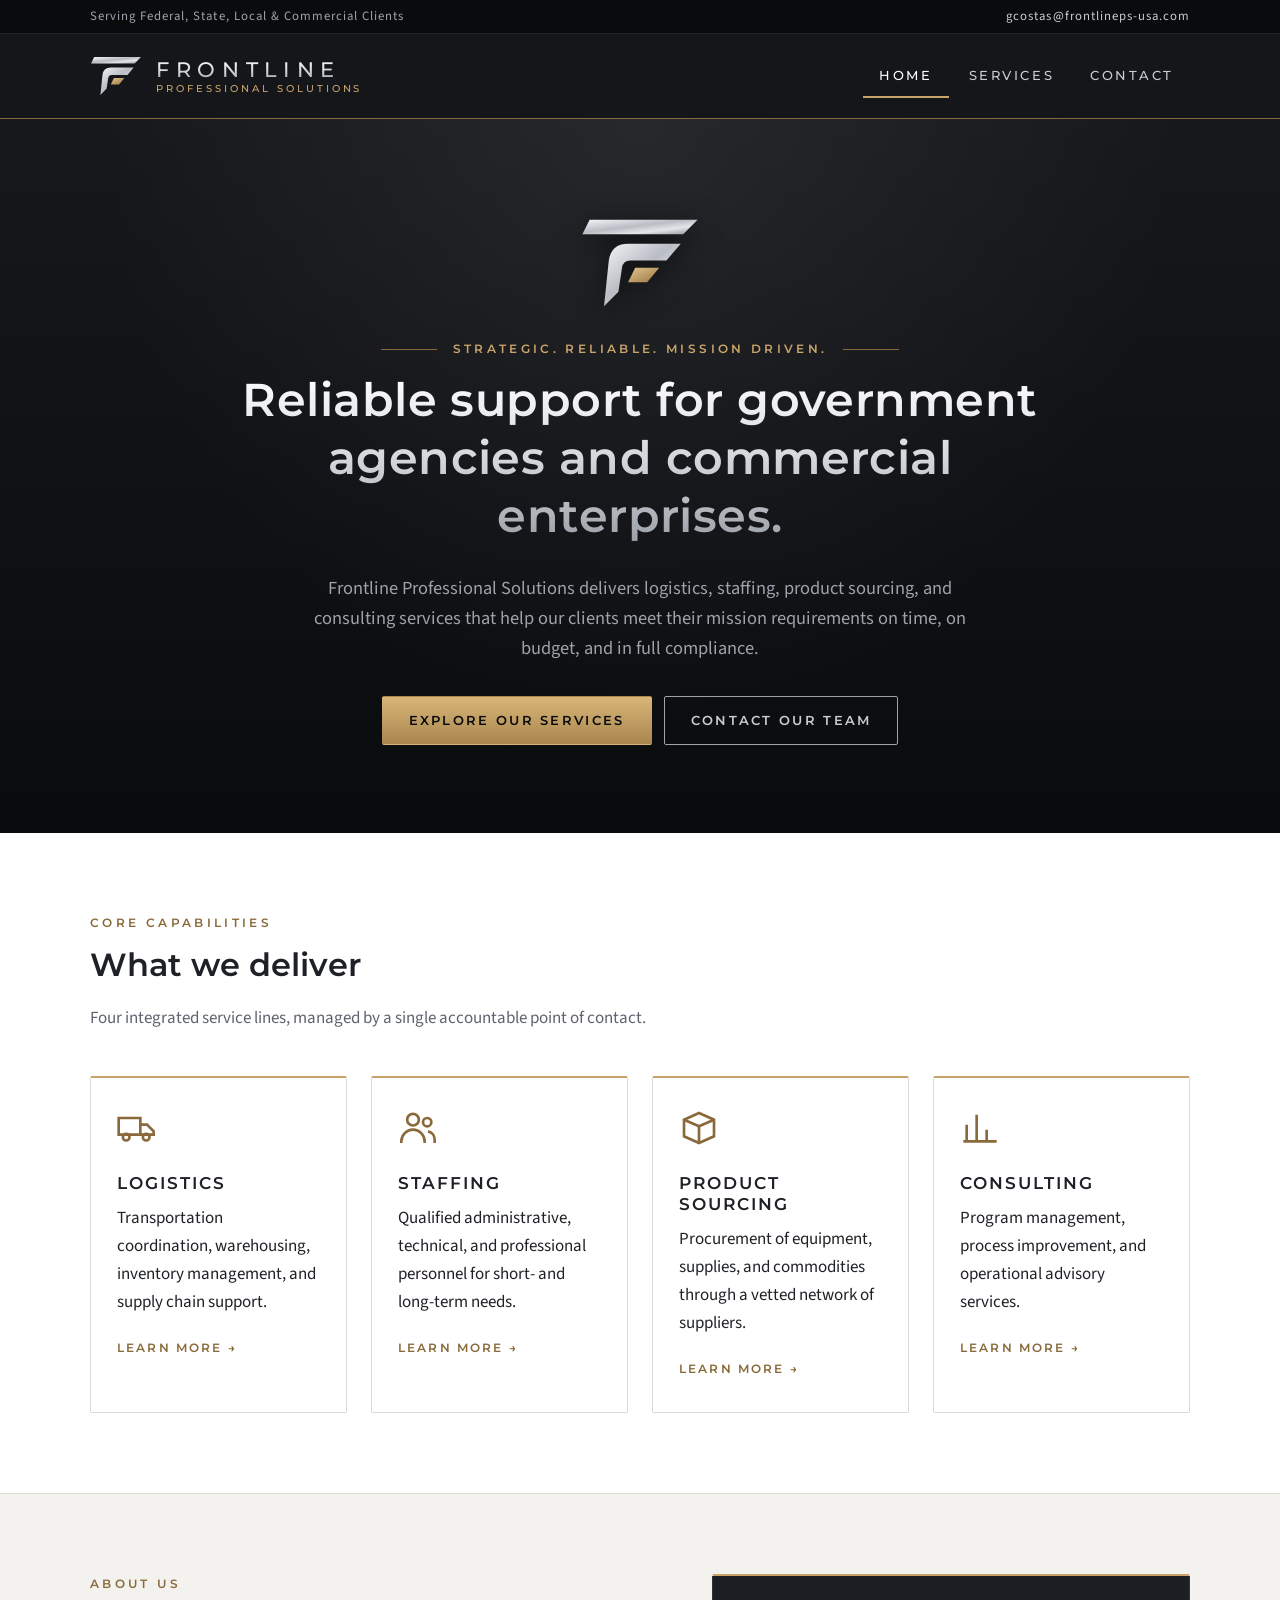
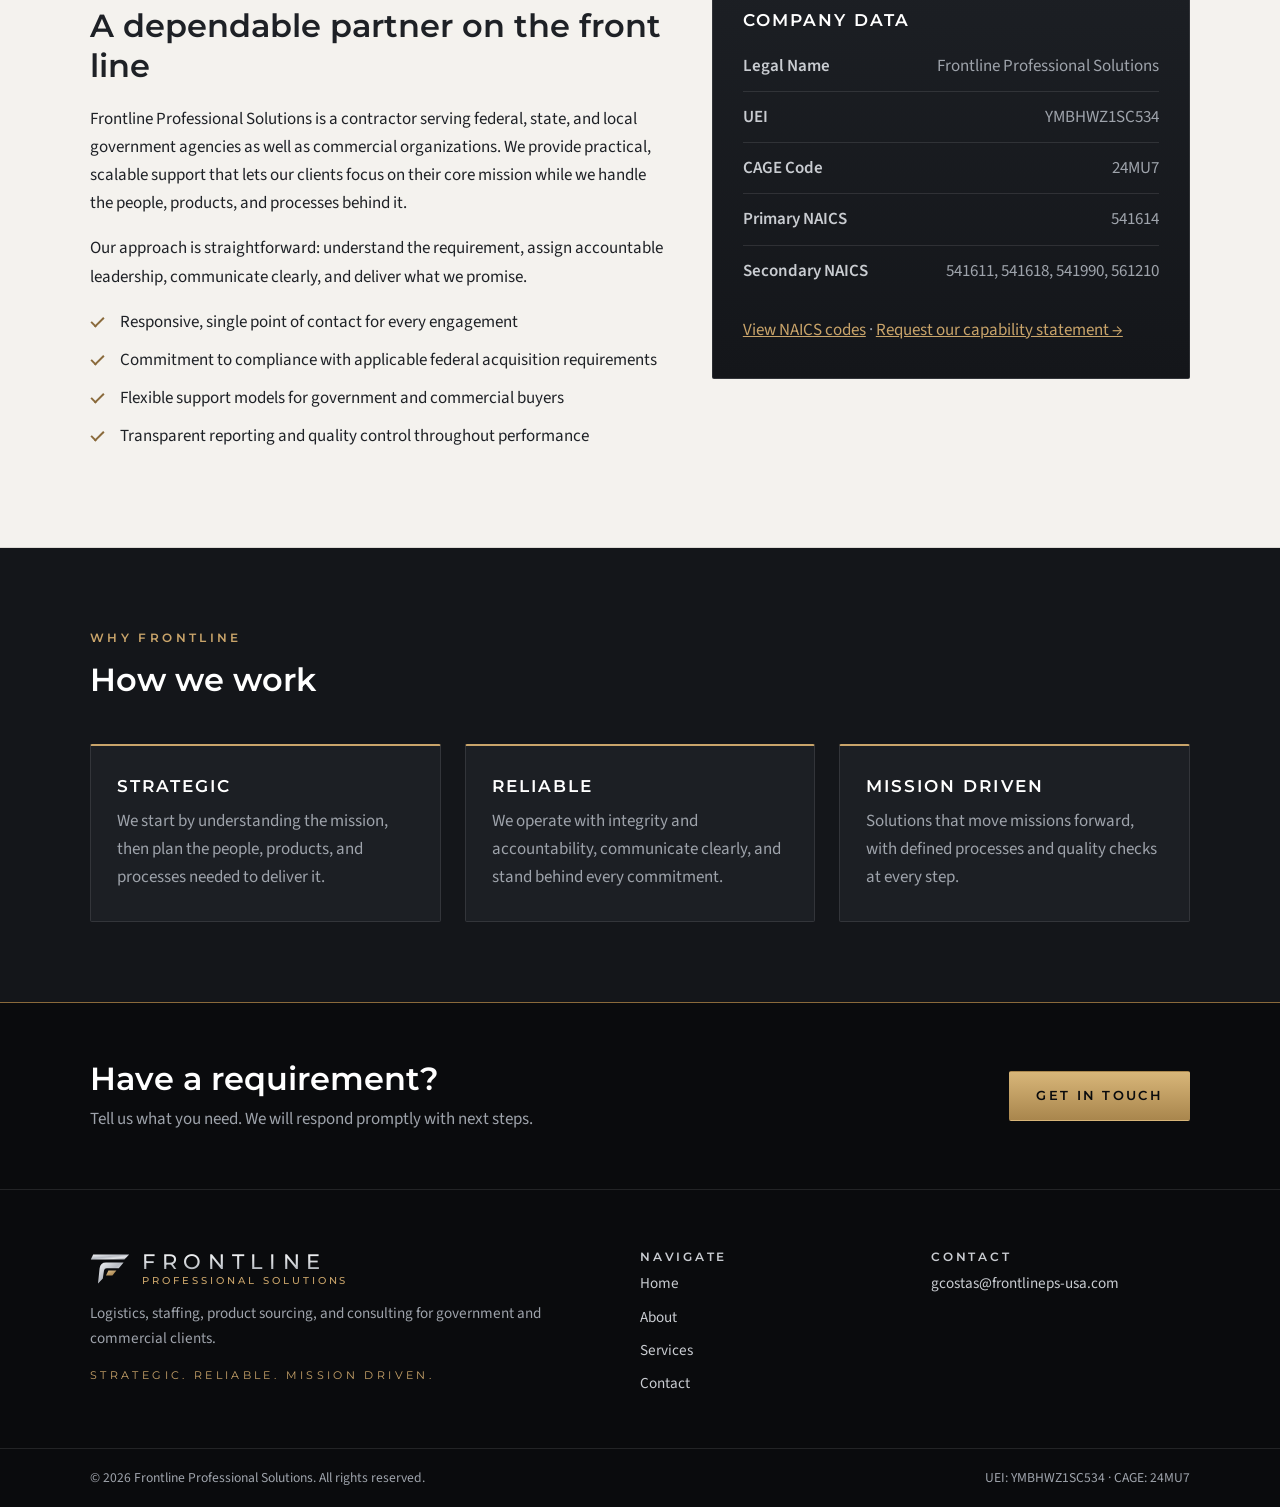
==== commit a0b1e9f0: "Add UEI, CAGE code, and full NAICS list; remove unused placeholders Co-Authored-By: Claude Opus 5.5 " ====
--- a/index.html
+++ b/index.html
@@ -110,12 +110,12 @@
           <h3 id="company-data-heading">Company Data</h3>
           <dl class="data-list">
             <div><dt>Legal Name</dt><dd>Frontline Professional Solutions</dd></div>
-            <div><dt>UEI</dt><dd>[UEI Number]</dd></div>
-            <div><dt>CAGE Code</dt><dd>[CAGE Code]</dd></div>
-            <div><dt>Business Type</dt><dd>[e.g., Small Business]</dd></div>
+            <div><dt>UEI</dt><dd>YMBHWZ1SC534</dd></div>
+            <div><dt>CAGE Code</dt><dd>24MU7</dd></div>
             <div><dt>Primary NAICS</dt><dd>541614</dd></div>
+            <div><dt>Secondary NAICS</dt><dd>541611, 541618, 541990, 561210</dd></div>
           </dl>
-          <p style="margin-top:20px;margin-bottom:0;"><a href="contact.html">Request our capability statement &rarr;</a></p>
+          <p style="margin-top:20px;margin-bottom:0;"><a href="services.html#naics">View NAICS codes</a> &middot; <a href="contact.html">Request our capability statement &rarr;</a></p>
         </aside>
       </div>
     </section>
@@ -180,15 +180,13 @@
         <h3>Contact</h3>
         <ul>
           <li><a href="mailto:gcostas@frontlineps-usa.com">gcostas@frontlineps-usa.com</a></li>
-          <li>[Phone Number]</li>
-          <li>[City, State]</li>
         </ul>
       </div>
     </div>
     <div class="footer-bottom">
       <div class="container">
         <span>&copy; 2026 Frontline Professional Solutions. All rights reserved.</span>
-        <span>UEI: [UEI Number] &middot; CAGE: [CAGE Code]</span>
+        <span>UEI: YMBHWZ1SC534 &middot; CAGE: 24MU7</span>
       </div>
     </div>
   </footer>
--- a/css/styles.css
+++ b/css/styles.css
@@ -550,6 +550,25 @@
   text-align: right;
 }
 
+.naics-list dt {
+  flex: 0 0 80px;
+}
+
+.naics-list dd {
+  flex: 1;
+  text-align: left;
+}
+
+.naics-tag {
+  display: block;
+  font-family: var(--font-head);
+  font-size: 0.6rem;
+  font-weight: 600;
+  letter-spacing: 0.2em;
+  text-transform: uppercase;
+  color: var(--gold);
+}
+
 /* ---------- Services page ---------- */
 
 .service {
